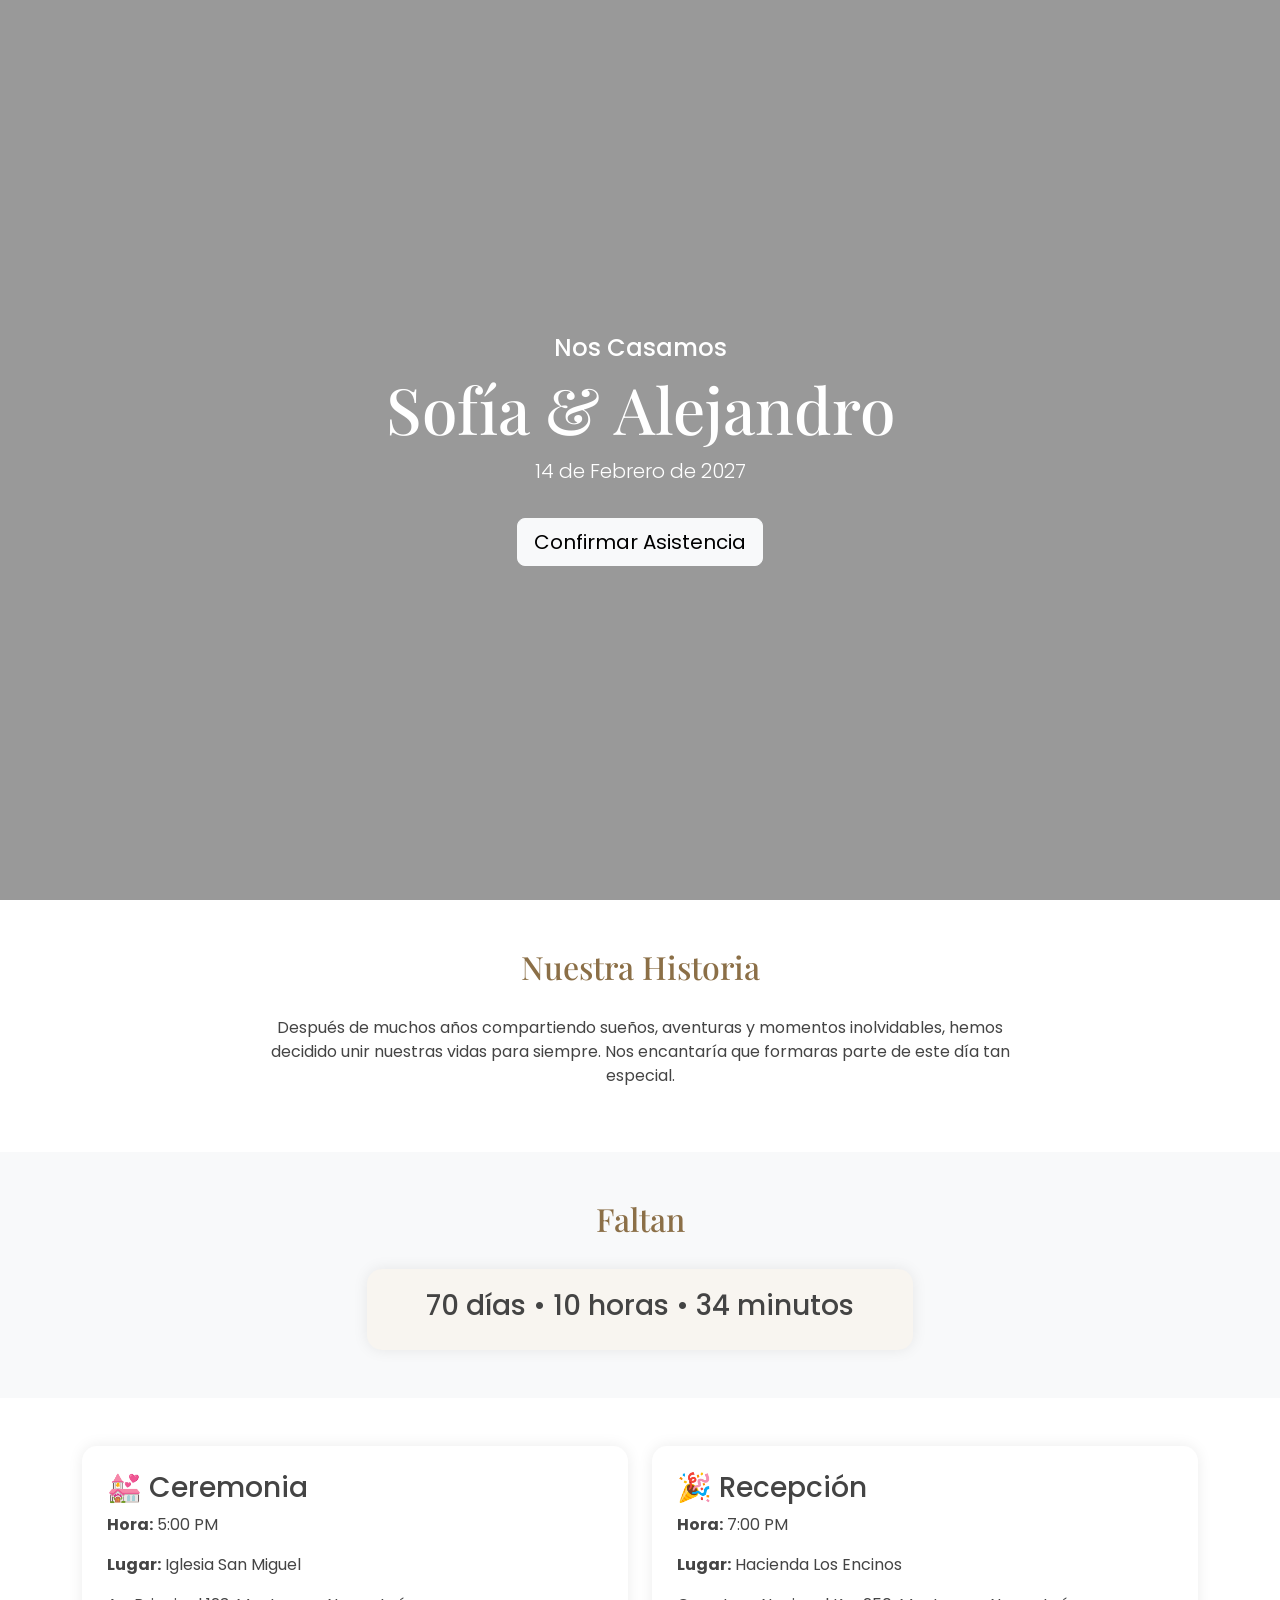
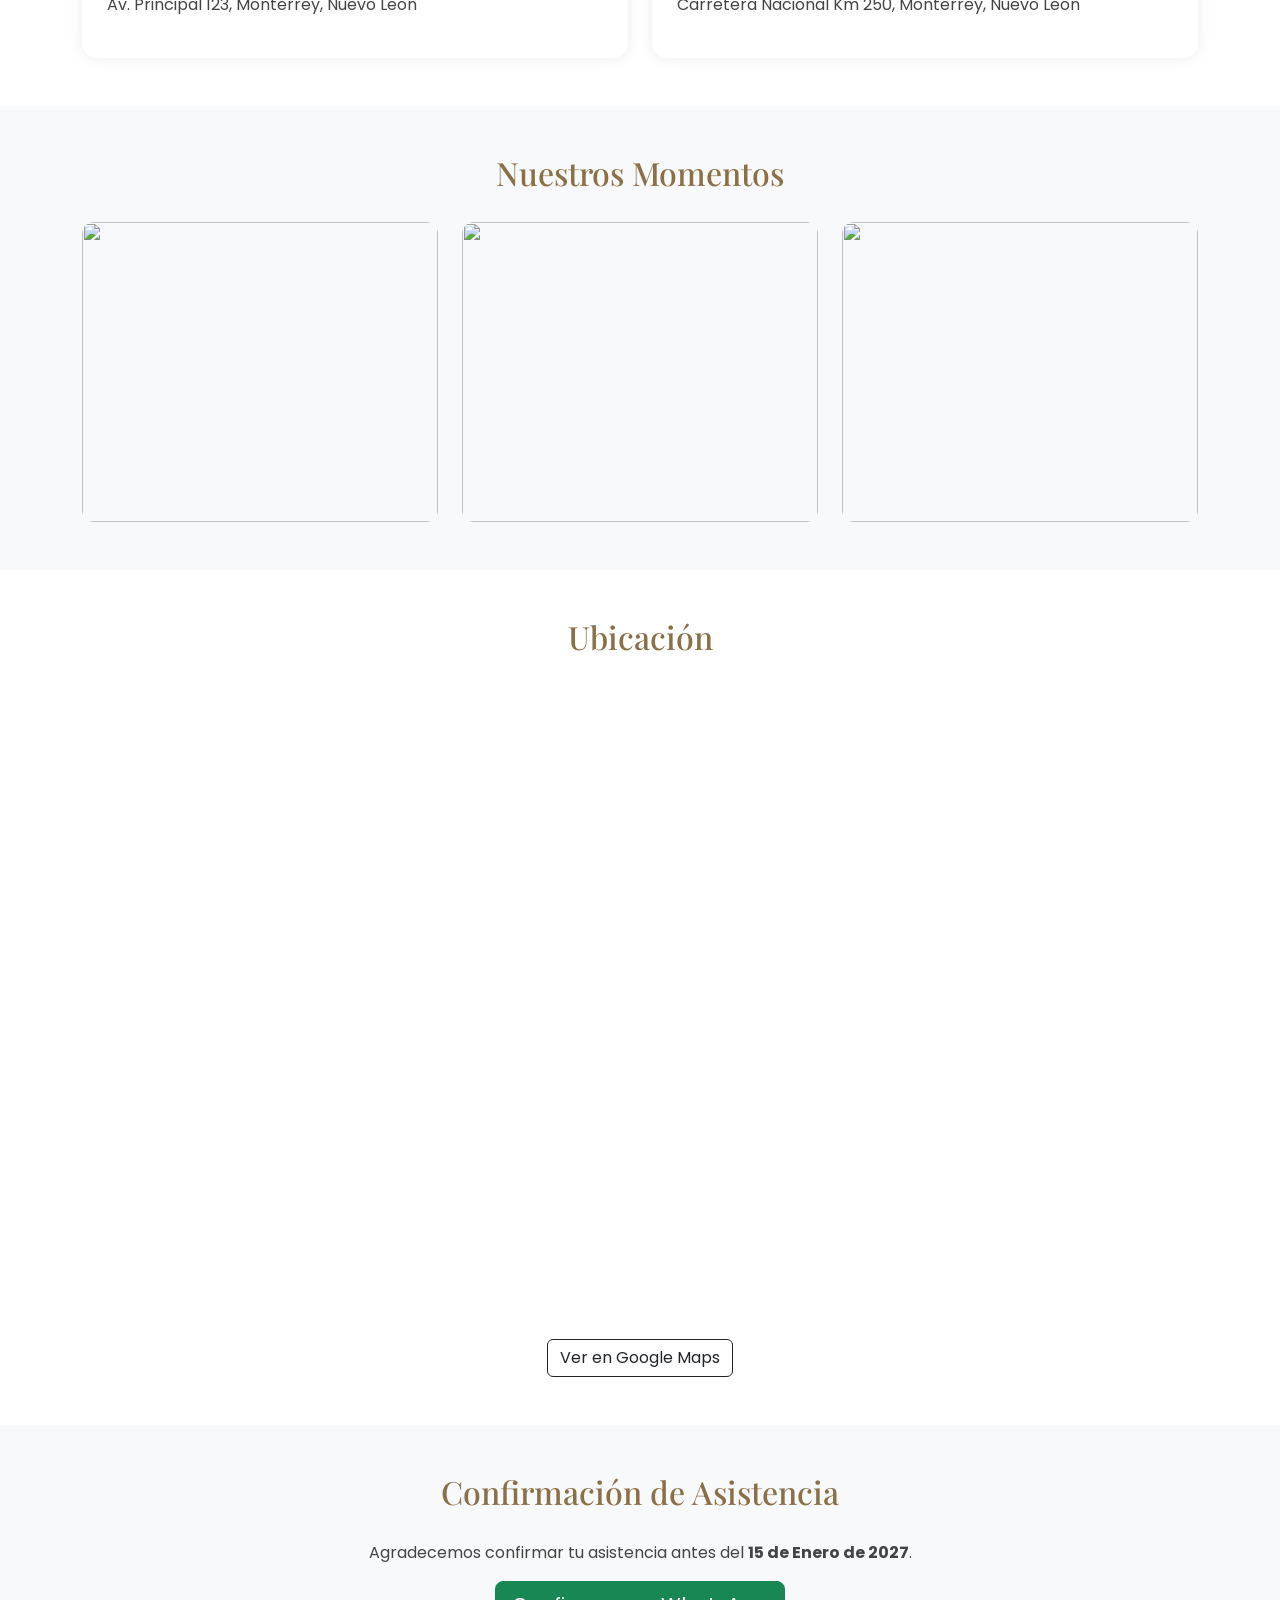
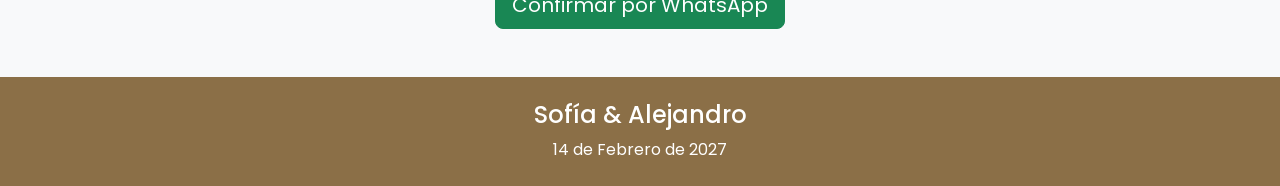
==== boda_anahi_y_roberto/index.html @ bfd1eda1 "Anahí y Roberto" ====
<!DOCTYPE html>
<html lang="es">
<head>
<meta charset="UTF-8">
<meta name="viewport" content="width=device-width, initial-scale=1.0">
<title>Invitación de Boda - Sofía & Alejandro</title>

<link href="https://cdn.jsdelivr.net/npm/bootstrap@5.3.3/dist/css/bootstrap.min.css" rel="stylesheet">

<link href="https://fonts.googleapis.com/css2?family=Playfair+Display:wght@400;700&family=Poppins:wght@300;400;500&display=swap" rel="stylesheet">

<style>
body{
    font-family: 'Poppins', sans-serif;
    color:#444;
}

.hero{
    min-height:100vh;
    background:
    linear-gradient(rgba(0,0,0,.4), rgba(0,0,0,.4)),
    url('https://images.unsplash.com/photo-1520854221256-17451cc331bf?auto=format&fit=crop&w=1600&q=80');
    background-size:cover;
    background-position:center;
    color:white;
    display:flex;
    align-items:center;
    justify-content:center;
    text-align:center;
}

.hero h1{
    font-family:'Playfair Display', serif;
    font-size:4rem;
}

.section-title{
    font-family:'Playfair Display', serif;
    color:#8b6f47;
    margin-bottom:30px;
}

.countdown-box{
    background:#f8f5f0;
    border-radius:15px;
    padding:20px;
    box-shadow:0 0 15px rgba(0,0,0,.08);
}

.gallery img{
    height:300px;
    object-fit:cover;
    border-radius:12px;
    width:100%;
}

.info-card{
    background:white;
    border-radius:15px;
    padding:25px;
    box-shadow:0 0 15px rgba(0,0,0,.08);
    height:100%;
}

footer{
    background:#8b6f47;
    color:white;
}
</style>
</head>
<body>

<!-- HERO -->
<section class="hero">
    <div class="container">
        <h4>Nos Casamos</h4>
        <h1>Sofía & Alejandro</h1>
        <p class="lead">14 de Febrero de 2027</p>

        <a href="#confirmar" class="btn btn-light btn-lg mt-3">
            Confirmar Asistencia
        </a>
    </div>
</section>

<!-- MENSAJE -->
<section class="py-5">
    <div class="container text-center">
        <h2 class="section-title">Nuestra Historia</h2>
        <p class="col-lg-8 mx-auto">
            Después de muchos años compartiendo sueños, aventuras y momentos inolvidables,
            hemos decidido unir nuestras vidas para siempre. Nos encantaría que formaras
            parte de este día tan especial.
        </p>
    </div>
</section>

<!-- CUENTA REGRESIVA -->
<section class="py-5 bg-light">
    <div class="container text-center">
        <h2 class="section-title">Faltan</h2>

        <div class="row justify-content-center">
            <div class="col-md-6">
                <div class="countdown-box">
                    <h3 id="countdown"></h3>
                </div>
            </div>
        </div>
    </div>
</section>

<!-- EVENTO -->
<section class="py-5">
    <div class="container">
        <div class="row g-4">

            <div class="col-md-6">
                <div class="info-card">
                    <h3>💒 Ceremonia</h3>
                    <p><strong>Hora:</strong> 5:00 PM</p>
                    <p><strong>Lugar:</strong> Iglesia San Miguel</p>
                    <p>Av. Principal 123, Monterrey, Nuevo León</p>
                </div>
            </div>

            <div class="col-md-6">
                <div class="info-card">
                    <h3>🎉 Recepción</h3>
                    <p><strong>Hora:</strong> 7:00 PM</p>
                    <p><strong>Lugar:</strong> Hacienda Los Encinos</p>
                    <p>Carretera Nacional Km 250, Monterrey, Nuevo León</p>
                </div>
            </div>

        </div>
    </div>
</section>

<!-- GALERÍA -->
<section class="py-5 bg-light">
    <div class="container">
        <h2 class="section-title text-center">Nuestros Momentos</h2>

        <div class="row gallery g-4">

            <div class="col-md-4">
                <img src="https://images.unsplash.com/photo-1511285560929-80b456fea0bc?auto=format&fit=crop&w=800&q=80">
            </div>

            <div class="col-md-4">
                <img src="https://images.unsplash.com/photo-1529636798458-92182e662485?auto=format&fit=crop&w=800&q=80">
            </div>

            <div class="col-md-4">
                <img src="https://images.unsplash.com/photo-1519741497674-611481863552?auto=format&fit=crop&w=800&q=80">
            </div>

        </div>
    </div>
</section>

<!-- MAPA -->
<section class="py-5">
    <div class="container">
        <h2 class="section-title text-center">Ubicación</h2>

        <div class="ratio ratio-16x9">
            <iframe
                src="https://maps.google.com/maps?q=Monterrey%20Nuevo%20Leon&t=&z=13&ie=UTF8&iwloc=&output=embed"
                allowfullscreen>
            </iframe>
        </div>

        <div class="text-center mt-4">
            <a
                href="https://maps.google.com/?q=Monterrey+Nuevo+Leon"
                target="_blank"
                class="btn btn-outline-dark">
                Ver en Google Maps
            </a>
        </div>
    </div>
</section>

<!-- CONFIRMAR -->
<section id="confirmar" class="py-5 bg-light">
    <div class="container text-center">

        <h2 class="section-title">Confirmación de Asistencia</h2>

        <p>
            Agradecemos confirmar tu asistencia antes del
            <strong>15 de Enero de 2027</strong>.
        </p>

        <a
            href="https://wa.me/528112345678?text=Hola%20Sofia%20y%20Alejandro,%20confirmo%20mi%20asistencia%20a%20su%20boda."
            target="_blank"
            class="btn btn-success btn-lg">
            Confirmar por WhatsApp
        </a>

    </div>
</section>

<footer class="py-4 text-center">
    <div class="container">
        <h4>Sofía & Alejandro</h4>
        <p class="mb-0">14 de Febrero de 2027</p>
    </div>
</footer>

<script>
const weddingDate = new Date("Feb 14, 2027 17:00:00").getTime();

const countdown = setInterval(() => {

    const now = new Date().getTime();
    const distance = weddingDate - now;

    const days = Math.floor(distance / (1000 * 60 * 60 * 24));
    const hours = Math.floor(
        (distance % (1000 * 60 * 60 * 24))
        / (1000 * 60 * 60)
    );
    const minutes = Math.floor(
        (distance % (1000 * 60 * 60))
        / (1000 * 60)
    );

    document.getElementById("countdown").innerHTML =
        `${days} días • ${hours} horas • ${minutes} minutos`;

    if(distance < 0){
        clearInterval(countdown);
        document.getElementById("countdown").innerHTML =
            "¡Hoy es el gran día!";
    }

}, 1000);
</script>

</body>
</html>
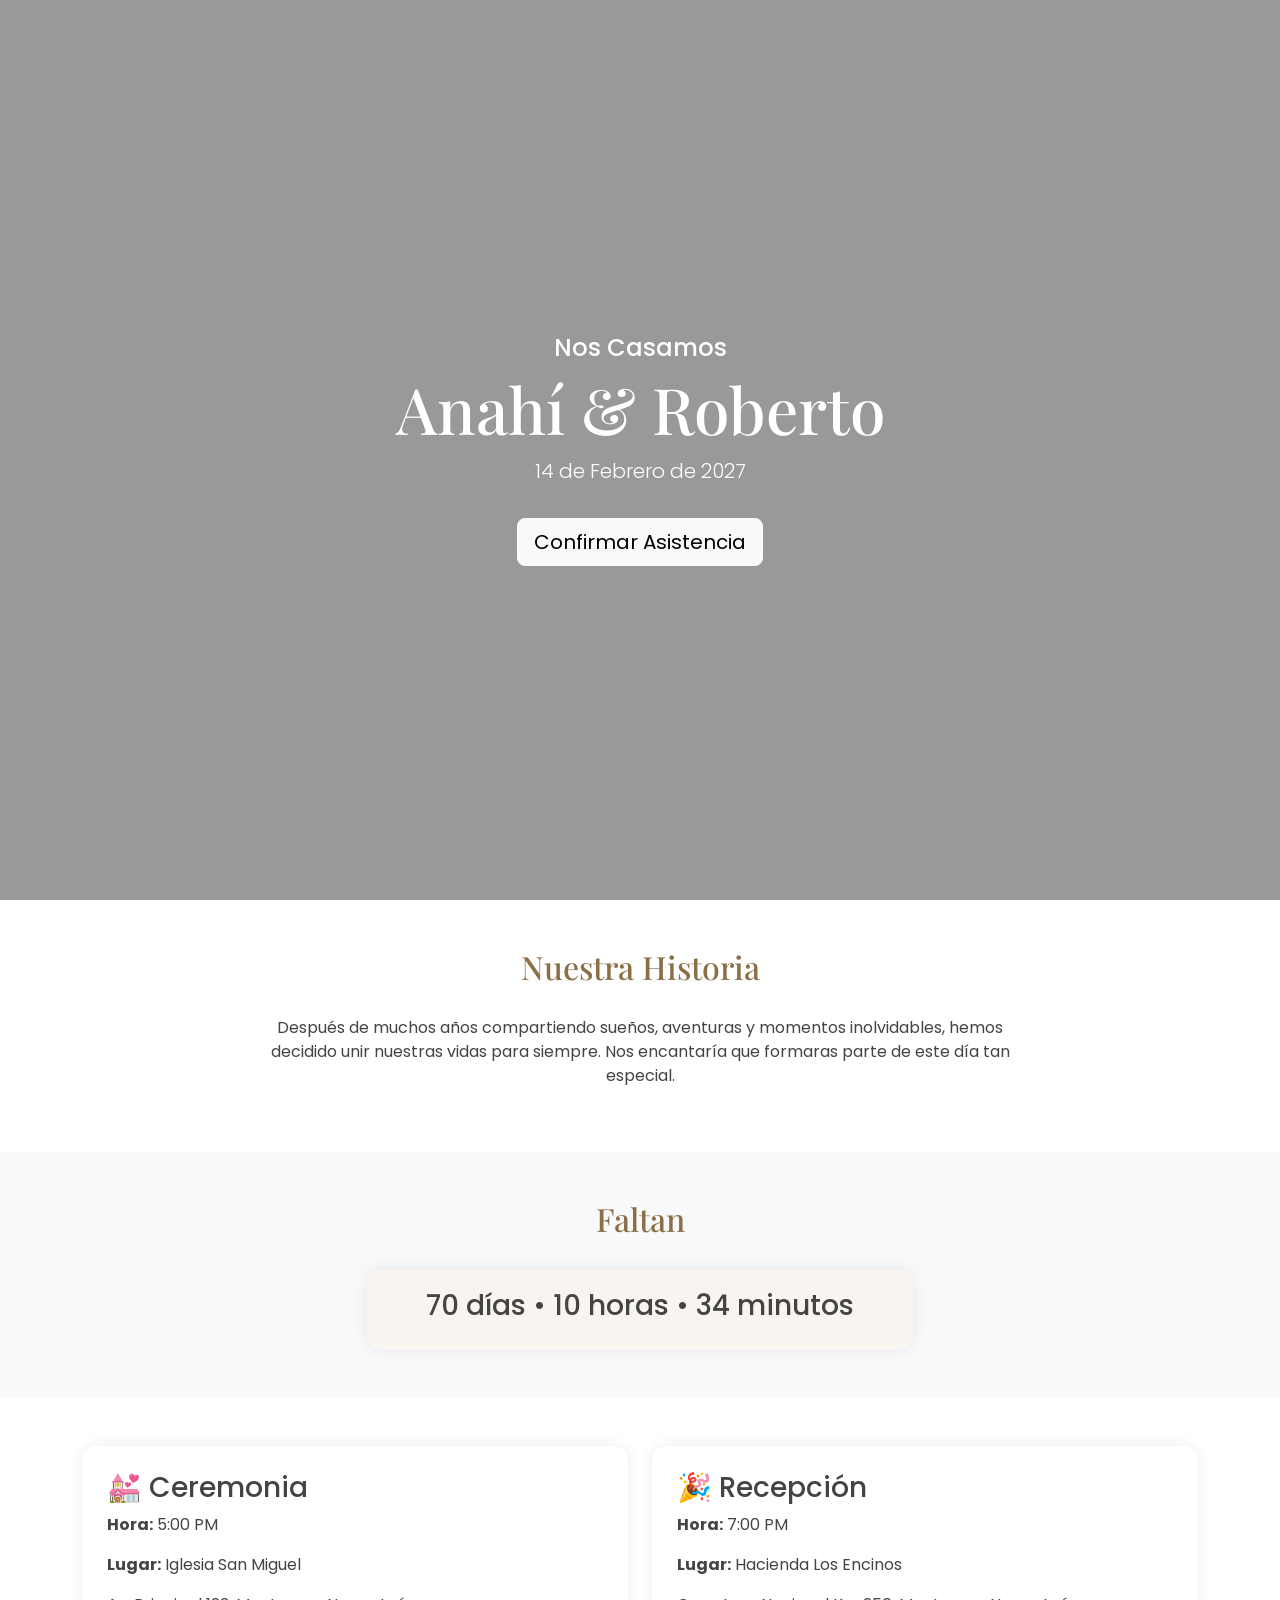
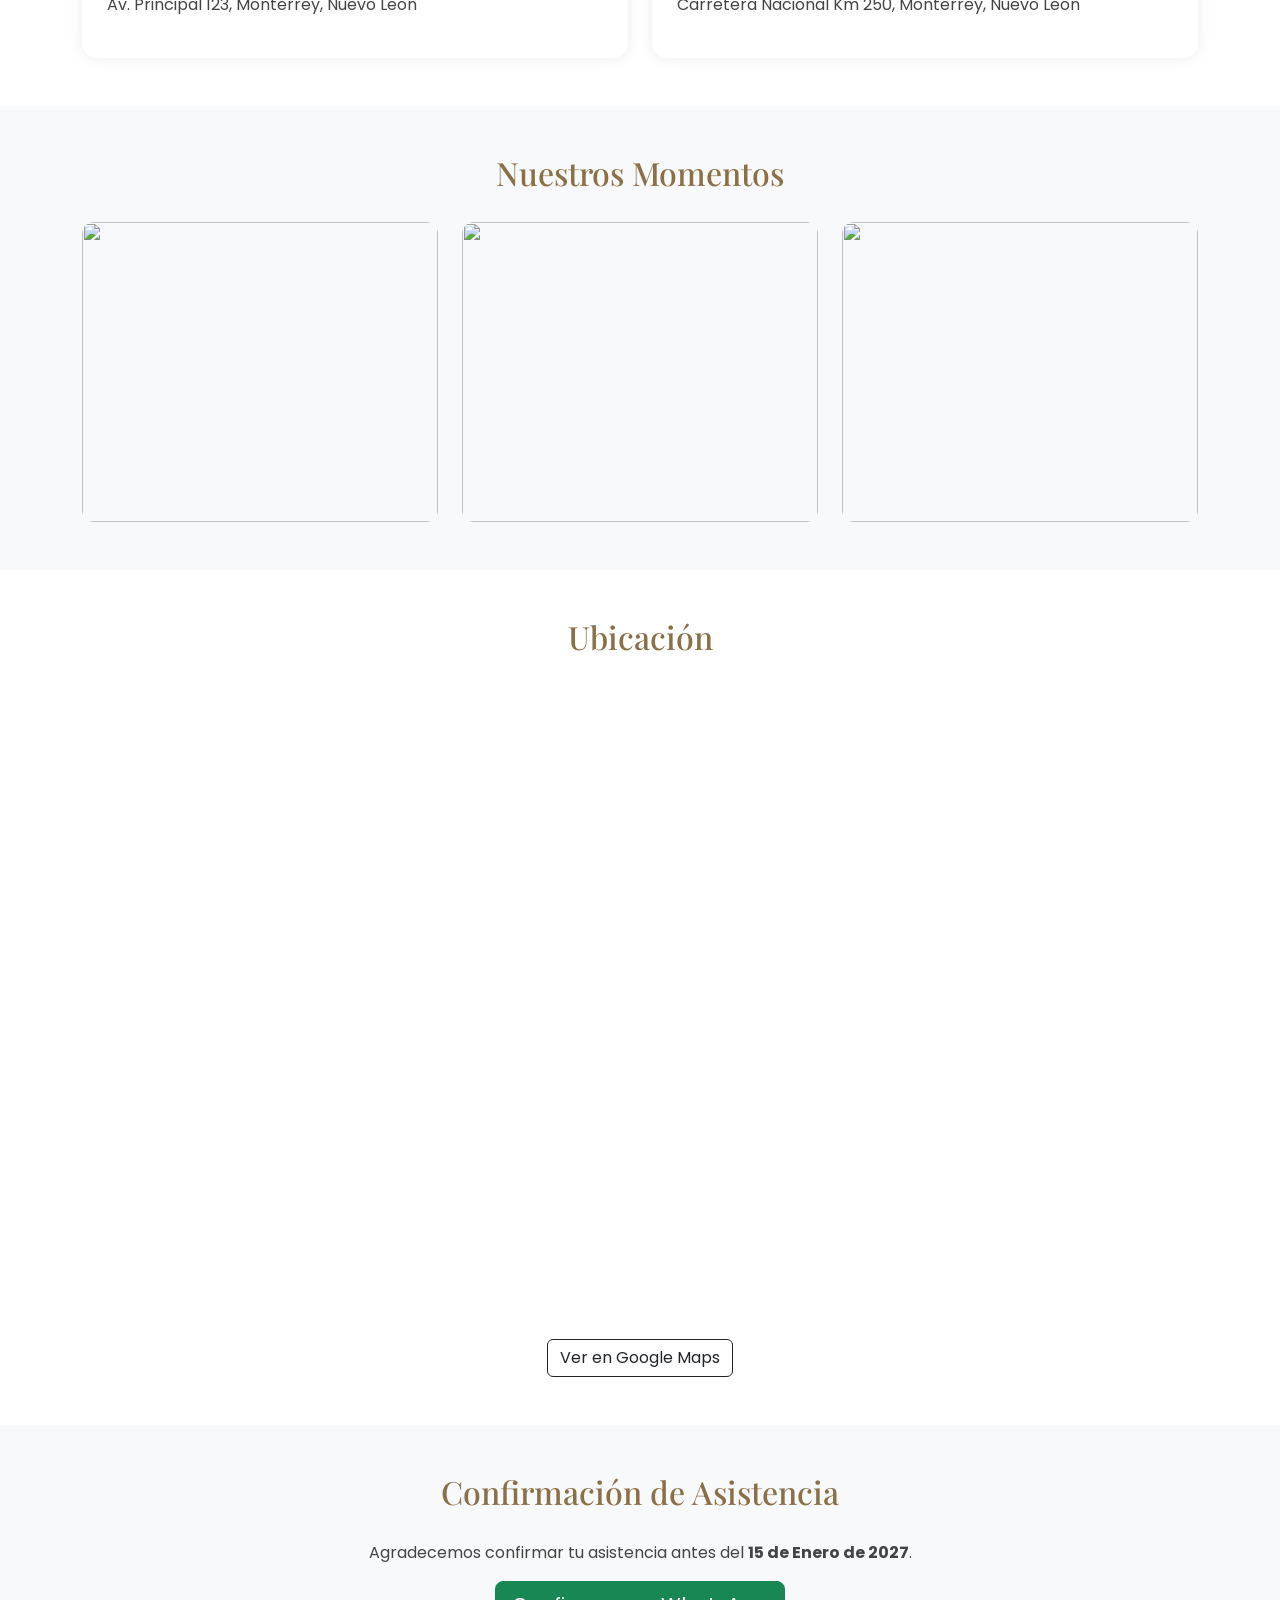
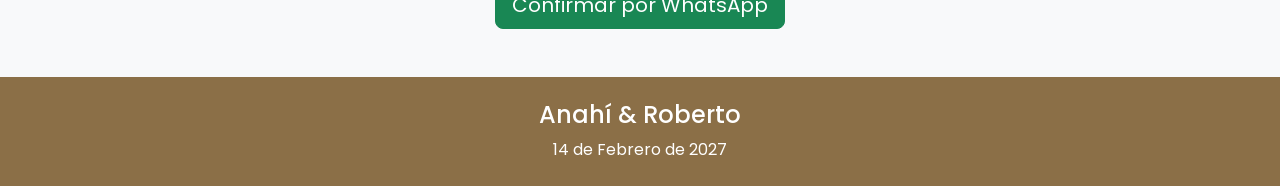
==== commit 11c33698: "Update index.html" ====
--- a/boda_anahi_y_roberto/index.html
+++ b/boda_anahi_y_roberto/index.html
@@ -3,7 +3,7 @@
 <head>
 <meta charset="UTF-8">
 <meta name="viewport" content="width=device-width, initial-scale=1.0">
-<title>Invitación de Boda - Sofía & Alejandro</title>
+<title>Invitación de Boda - Anahí & Roberto</title>
 
 <link href="https://cdn.jsdelivr.net/npm/bootstrap@5.3.3/dist/css/bootstrap.min.css" rel="stylesheet">
 
@@ -74,7 +74,7 @@
 <section class="hero">
     <div class="container">
         <h4>Nos Casamos</h4>
-        <h1>Sofía & Alejandro</h1>
+        <h1>Anahí & Roberto</h1>
         <p class="lead">14 de Febrero de 2027</p>
 
         <a href="#confirmar" class="btn btn-light btn-lg mt-3">
@@ -167,7 +167,7 @@
 
         <div class="ratio ratio-16x9">
             <iframe
-                src="https://maps.google.com/maps?q=Monterrey%20Nuevo%20Leon&t=&z=13&ie=UTF8&iwloc=&output=embed"
+                src="https://maps.app.goo.gl/krb8SJXNMhzCAcf46"
                 allowfullscreen>
             </iframe>
         </div>
@@ -206,7 +206,7 @@
 
 <footer class="py-4 text-center">
     <div class="container">
-        <h4>Sofía & Alejandro</h4>
+        <h4>Anahí & Roberto</h4>
         <p class="mb-0">14 de Febrero de 2027</p>
     </div>
 </footer>
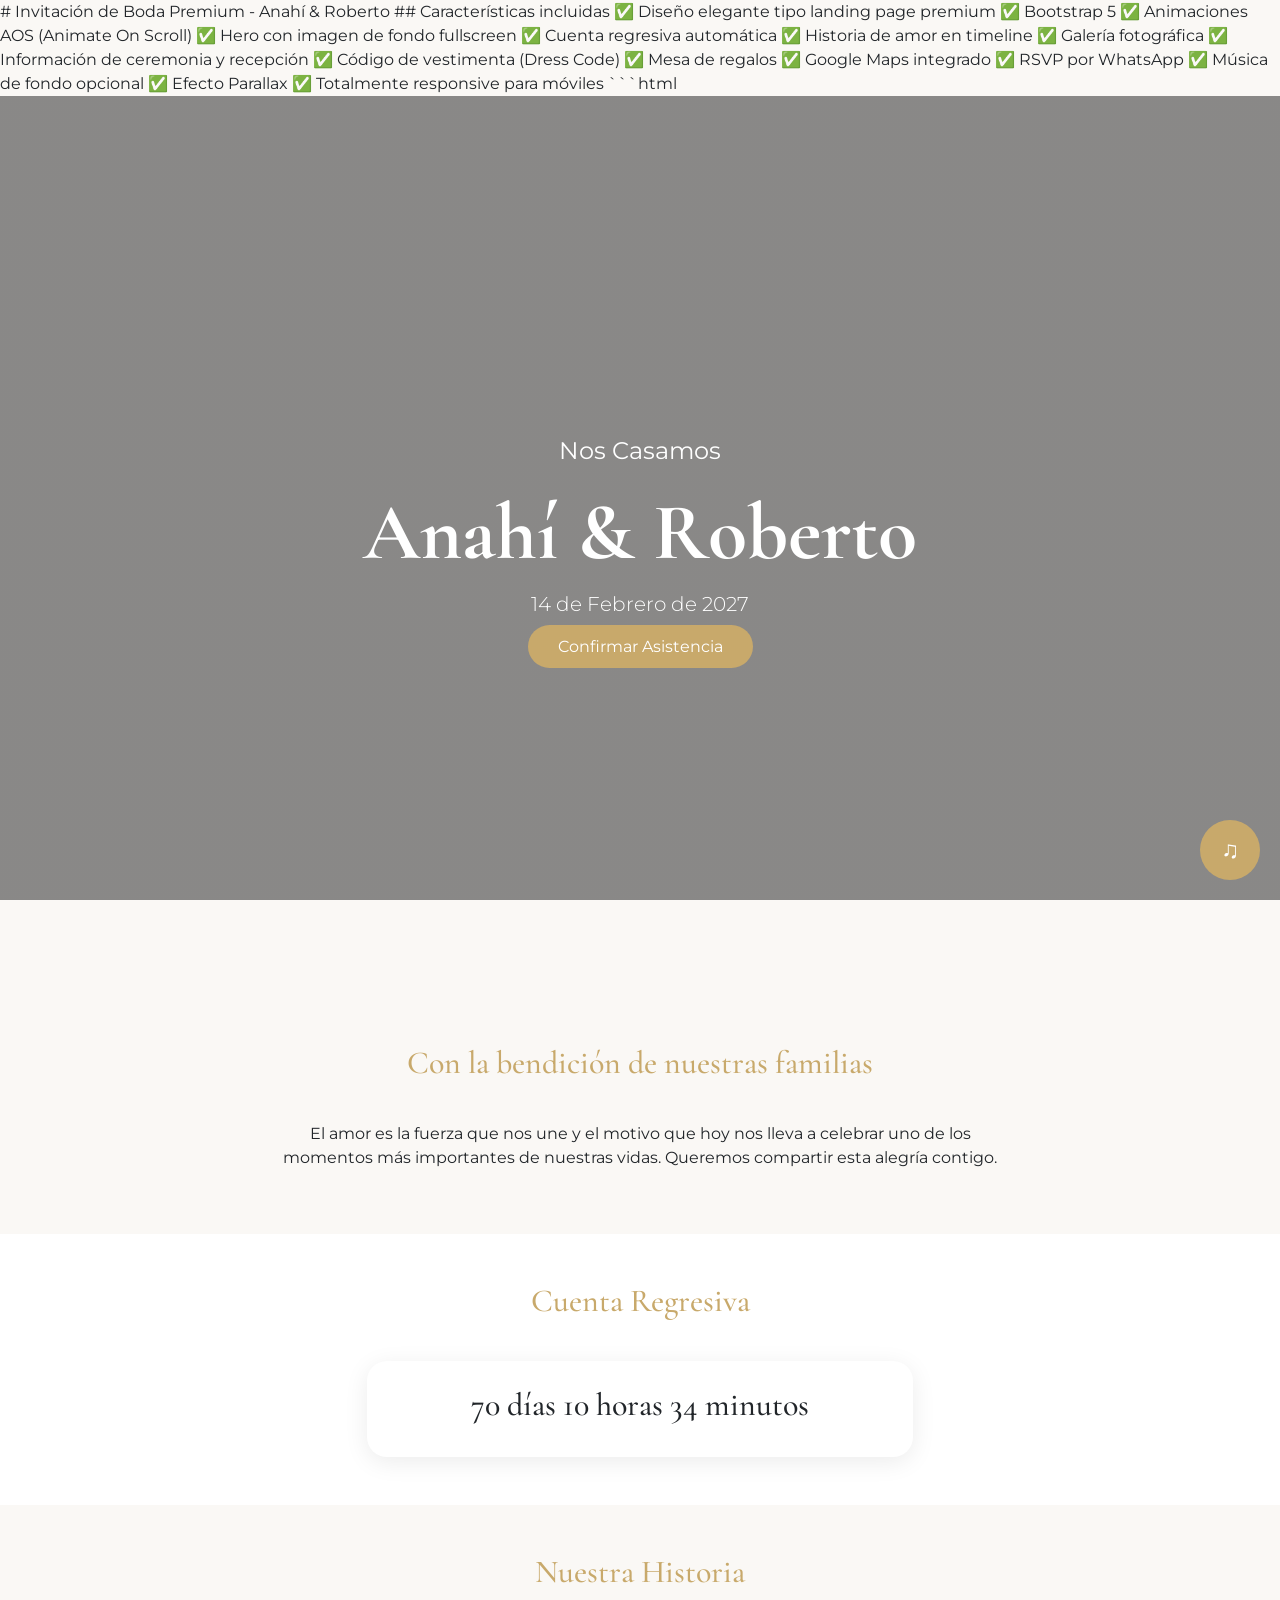
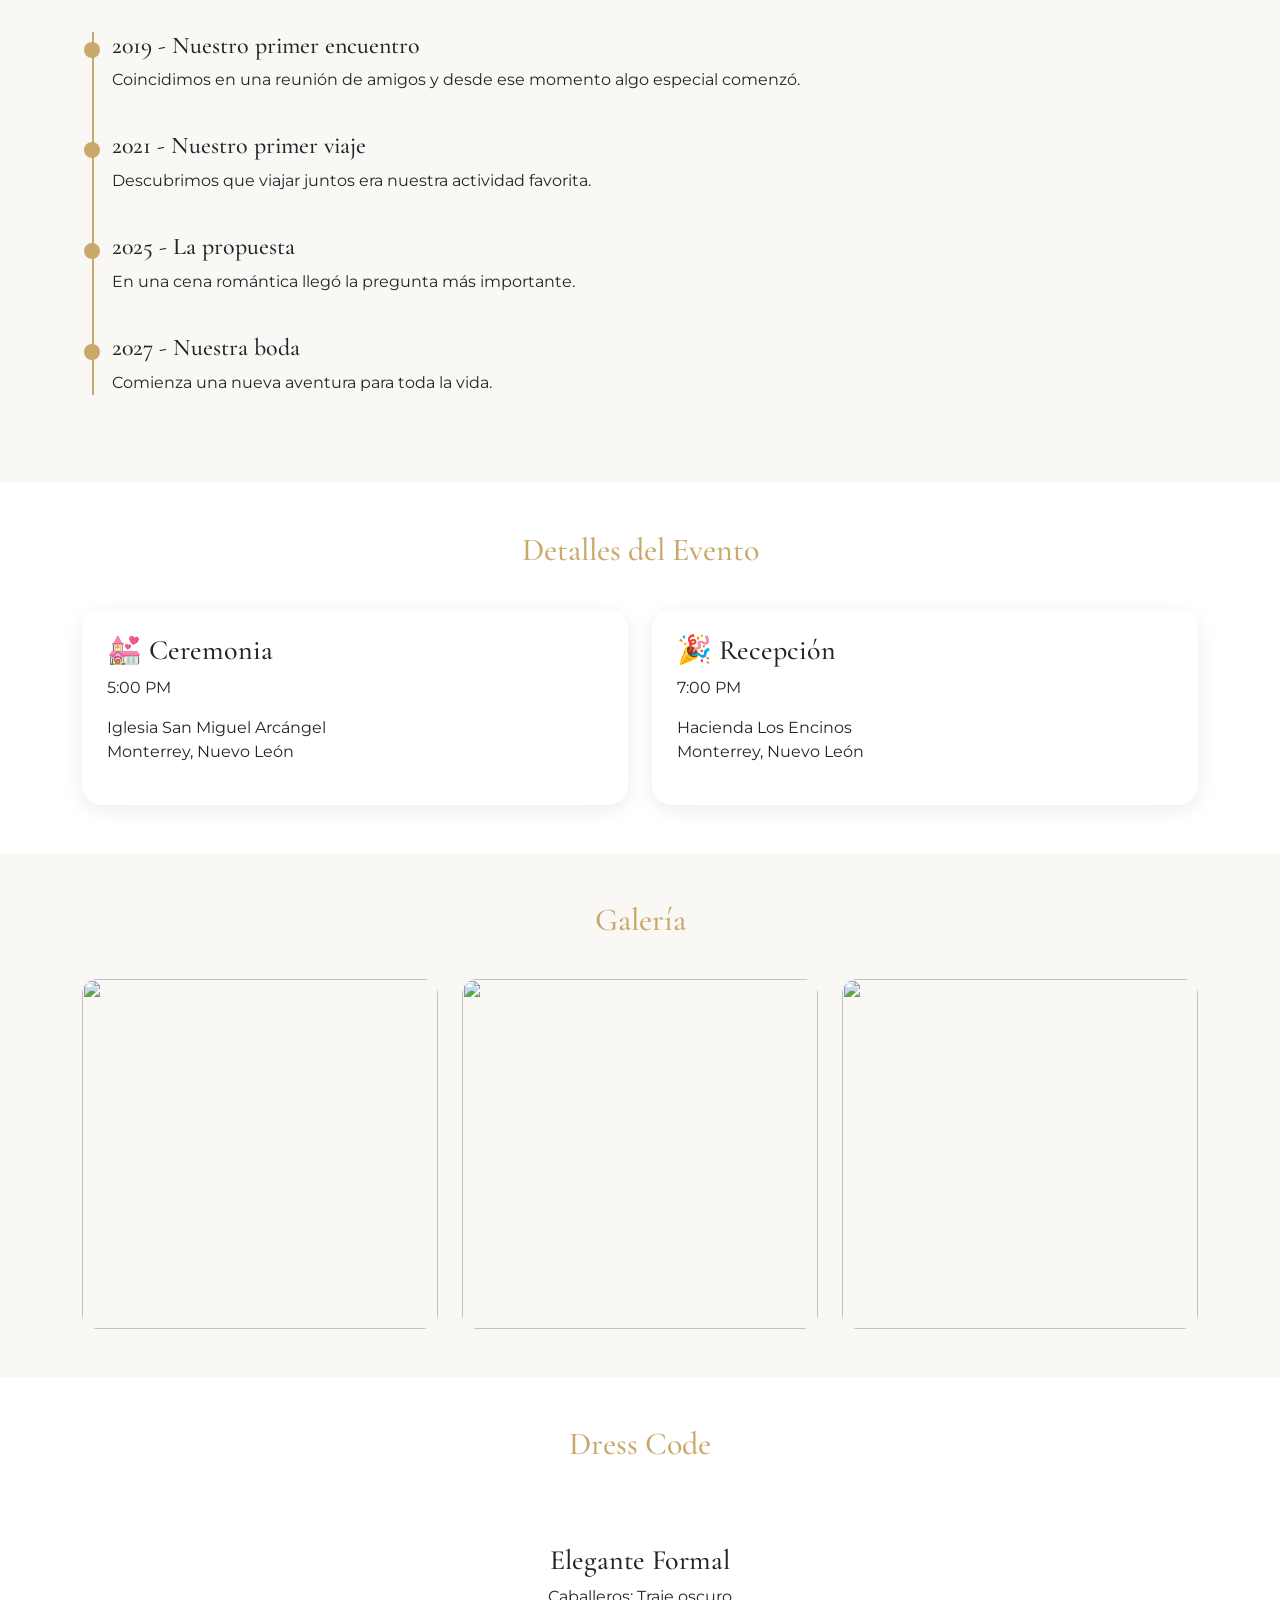
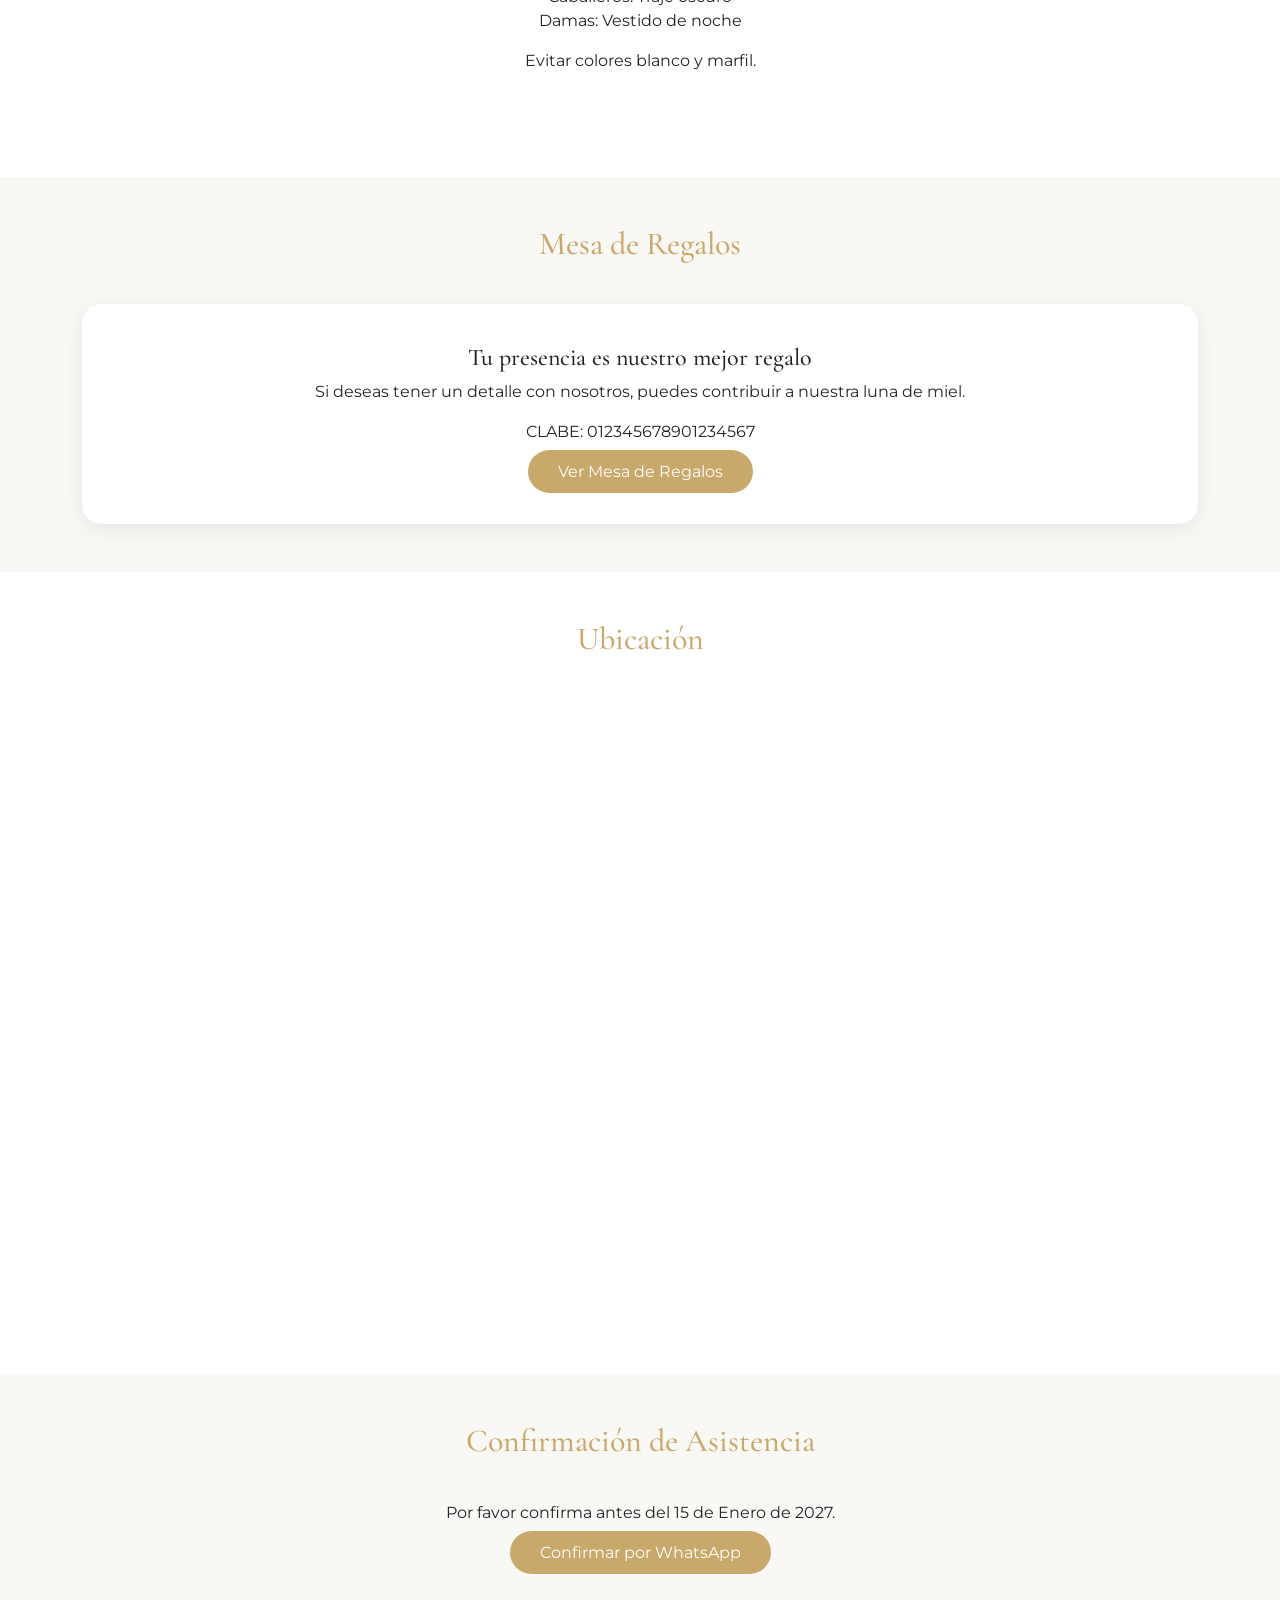
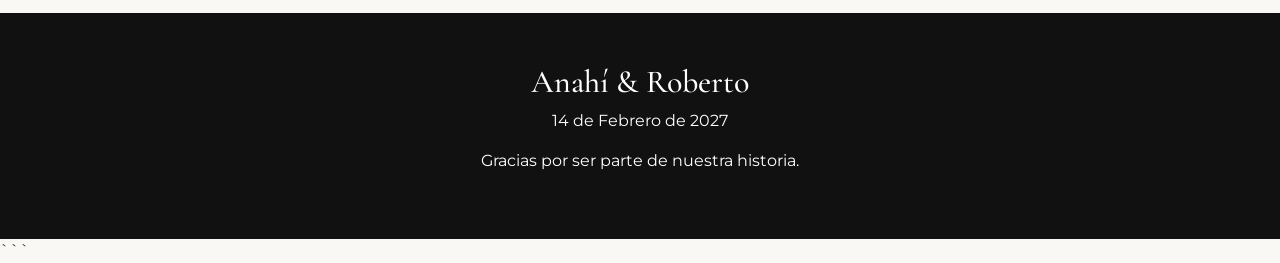
==== commit 4c4acdbe: "premium_segun" ====
--- a/boda_anahi_y_roberto/index.html
+++ b/boda_anahi_y_roberto/index.html
@@ -1,245 +1,534 @@
+# Invitación de Boda Premium - Anahí & Roberto
+
+## Características incluidas
+
+✅ Diseño elegante tipo landing page premium
+✅ Bootstrap 5
+✅ Animaciones AOS (Animate On Scroll)
+✅ Hero con imagen de fondo fullscreen
+✅ Cuenta regresiva automática
+✅ Historia de amor en timeline
+✅ Galería fotográfica
+✅ Información de ceremonia y recepción
+✅ Código de vestimenta (Dress Code)
+✅ Mesa de regalos
+✅ Google Maps integrado
+✅ RSVP por WhatsApp
+✅ Música de fondo opcional
+✅ Efecto Parallax
+✅ Totalmente responsive para móviles
+
+```html
 <!DOCTYPE html>
 <html lang="es">
 <head>
 <meta charset="UTF-8">
-<meta name="viewport" content="width=device-width, initial-scale=1.0">
-<title>Invitación de Boda - Anahí & Roberto</title>
+<meta name="viewport" content="width=device-width, initial-scale=1">
+
+<title>Boda Anahí & Roberto</title>
 
 <link href="https://cdn.jsdelivr.net/npm/bootstrap@5.3.3/dist/css/bootstrap.min.css" rel="stylesheet">
 
-<link href="https://fonts.googleapis.com/css2?family=Playfair+Display:wght@400;700&family=Poppins:wght@300;400;500&display=swap" rel="stylesheet">
+<link href="https://unpkg.com/aos@2.3.4/dist/aos.css" rel="stylesheet">
+
+<link href="https://fonts.googleapis.com/css2?family=Cormorant+Garamond:wght@400;600;700&family=Montserrat:wght@300;400;500&display=swap" rel="stylesheet">
 
 <style>
+
+:root{
+--gold:#c8a96b;
+--dark:#1d1d1d;
+--light:#faf8f5;
+}
+
 body{
-    font-family: 'Poppins', sans-serif;
-    color:#444;
+font-family:'Montserrat',sans-serif;
+background:var(--light);
+overflow-x:hidden;
+}
+
+h1,h2,h3,h4{
+font-family:'Cormorant Garamond',serif;
 }
 
 .hero{
-    min-height:100vh;
-    background:
-    linear-gradient(rgba(0,0,0,.4), rgba(0,0,0,.4)),
-    url('https://images.unsplash.com/photo-1520854221256-17451cc331bf?auto=format&fit=crop&w=1600&q=80');
-    background-size:cover;
-    background-position:center;
-    color:white;
-    display:flex;
-    align-items:center;
-    justify-content:center;
-    text-align:center;
+height:100vh;
+background:
+linear-gradient(rgba(0,0,0,.45),rgba(0,0,0,.45)),
+url('https://images.unsplash.com/photo-1511285560929-80b456fea0bc?auto=format&fit=crop&w=1800&q=80');
+background-size:cover;
+background-position:center;
+background-attachment:fixed;
+display:flex;
+align-items:center;
+justify-content:center;
+text-align:center;
+color:white;
 }
 
 .hero h1{
-    font-family:'Playfair Display', serif;
-    font-size:4rem;
+font-size:5rem;
+font-weight:700;
 }
 
 .section-title{
-    font-family:'Playfair Display', serif;
-    color:#8b6f47;
-    margin-bottom:30px;
-}
-
-.countdown-box{
-    background:#f8f5f0;
-    border-radius:15px;
-    padding:20px;
-    box-shadow:0 0 15px rgba(0,0,0,.08);
+color:var(--gold);
+margin-bottom:40px;
+text-align:center;
+}
+
+.gold-btn{
+background:var(--gold);
+border:none;
+color:white;
+padding:12px 30px;
+border-radius:50px;
+transition:.3s;
+}
+
+.gold-btn:hover{
+transform:translateY(-3px);
+}
+
+.count-box{
+background:white;
+padding:25px;
+border-radius:20px;
+box-shadow:0 5px 25px rgba(0,0,0,.08);
+}
+
+.timeline{
+position:relative;
+padding-left:30px;
+}
+
+.timeline::before{
+content:'';
+position:absolute;
+left:10px;
+top:0;
+bottom:0;
+width:2px;
+background:var(--gold);
+}
+
+.timeline-item{
+position:relative;
+margin-bottom:40px;
+}
+
+.timeline-item::before{
+content:'';
+position:absolute;
+left:-28px;
+top:10px;
+width:16px;
+height:16px;
+border-radius:50%;
+background:var(--gold);
 }
 
 .gallery img{
-    height:300px;
-    object-fit:cover;
-    border-radius:12px;
-    width:100%;
-}
-
-.info-card{
-    background:white;
-    border-radius:15px;
-    padding:25px;
-    box-shadow:0 0 15px rgba(0,0,0,.08);
-    height:100%;
+height:350px;
+object-fit:cover;
+width:100%;
+border-radius:15px;
+transition:.4s;
+}
+
+.gallery img:hover{
+transform:scale(1.03);
+}
+
+.card-premium{
+border:none;
+border-radius:20px;
+padding:25px;
+box-shadow:0 5px 20px rgba(0,0,0,.08);
+height:100%;
+}
+
+.dress-card{
+background:white;
+padding:40px;
+border-radius:20px;
+text-align:center;
+}
+
+.gift-box{
+background:white;
+padding:40px;
+border-radius:20px;
+box-shadow:0 5px 20px rgba(0,0,0,.08);
 }
 
 footer{
-    background:#8b6f47;
-    color:white;
-}
+background:#111;
+color:white;
+padding:50px 0;
+}
+
+.music-btn{
+position:fixed;
+bottom:20px;
+right:20px;
+z-index:999;
+border:none;
+width:60px;
+height:60px;
+border-radius:50%;
+background:var(--gold);
+color:white;
+font-size:24px;
+}
+
 </style>
 </head>
 <body>
 
+<!-- AUDIO -->
+
+<audio id="music" loop>
+<source src="https://www.soundhelix.com/examples/mp3/SoundHelix-Song-1.mp3" type="audio/mpeg">
+</audio>
+
+<button class="music-btn" onclick="toggleMusic()">
+♫
+</button>
+
 <!-- HERO -->
+
 <section class="hero">
-    <div class="container">
-        <h4>Nos Casamos</h4>
-        <h1>Anahí & Roberto</h1>
-        <p class="lead">14 de Febrero de 2027</p>
-
-        <a href="#confirmar" class="btn btn-light btn-lg mt-3">
-            Confirmar Asistencia
-        </a>
-    </div>
-</section>
-
-<!-- MENSAJE -->
+<div class="container">
+
+<p class="fs-4">Nos Casamos</p>
+
+<h1>Anahí & Roberto</h1>
+
+<p class="lead">
+14 de Febrero de 2027
+</p>
+
+<a href="#rsvp" class="gold-btn text-decoration-none">
+Confirmar Asistencia
+</a>
+
+</div>
+</section>
+
+<!-- FRASE -->
+
 <section class="py-5">
-    <div class="container text-center">
-        <h2 class="section-title">Nuestra Historia</h2>
-        <p class="col-lg-8 mx-auto">
-            Después de muchos años compartiendo sueños, aventuras y momentos inolvidables,
-            hemos decidido unir nuestras vidas para siempre. Nos encantaría que formaras
-            parte de este día tan especial.
-        </p>
-    </div>
-</section>
-
-<!-- CUENTA REGRESIVA -->
-<section class="py-5 bg-light">
-    <div class="container text-center">
-        <h2 class="section-title">Faltan</h2>
-
-        <div class="row justify-content-center">
-            <div class="col-md-6">
-                <div class="countdown-box">
-                    <h3 id="countdown"></h3>
-                </div>
-            </div>
-        </div>
-    </div>
+<div class="container text-center" data-aos="fade-up">
+
+<h2 class="section-title">
+Con la bendición de nuestras familias
+</h2>
+
+<p class="col-lg-8 mx-auto">
+El amor es la fuerza que nos une y el motivo que hoy nos lleva a celebrar
+uno de los momentos más importantes de nuestras vidas.
+Queremos compartir esta alegría contigo.
+</p>
+
+</div>
+</section>
+
+<!-- COUNTDOWN -->
+
+<section class="py-5 bg-white">
+<div class="container">
+
+<h2 class="section-title">Cuenta Regresiva</h2>
+
+<div class="row justify-content-center">
+
+<div class="col-lg-6">
+
+<div class="count-box text-center">
+
+<h2 id="countdown"></h2>
+
+</div>
+
+</div>
+
+</div>
+
+</div>
+</section>
+
+<!-- HISTORIA -->
+
+<section class="py-5">
+<div class="container">
+
+<h2 class="section-title">Nuestra Historia</h2>
+
+<div class="timeline">
+
+<div class="timeline-item" data-aos="fade-right">
+<h4>2019 - Nuestro primer encuentro</h4>
+<p>Coincidimos en una reunión de amigos y desde ese momento algo especial comenzó.</p>
+</div>
+
+<div class="timeline-item" data-aos="fade-right">
+<h4>2021 - Nuestro primer viaje</h4>
+<p>Descubrimos que viajar juntos era nuestra actividad favorita.</p>
+</div>
+
+<div class="timeline-item" data-aos="fade-right">
+<h4>2025 - La propuesta</h4>
+<p>En una cena romántica llegó la pregunta más importante.</p>
+</div>
+
+<div class="timeline-item" data-aos="fade-right">
+<h4>2027 - Nuestra boda</h4>
+<p>Comienza una nueva aventura para toda la vida.</p>
+</div>
+
+</div>
+
+</div>
 </section>
 
 <!-- EVENTO -->
+
+<section class="py-5 bg-white">
+
+<div class="container">
+
+<h2 class="section-title">Detalles del Evento</h2>
+
+<div class="row g-4">
+
+<div class="col-md-6">
+<div class="card-premium">
+
+<h3>💒 Ceremonia</h3>
+
+<p>5:00 PM</p>
+
+<p>
+Iglesia San Miguel Arcángel<br>
+Monterrey, Nuevo León
+</p>
+
+</div>
+</div>
+
+<div class="col-md-6">
+<div class="card-premium">
+
+<h3>🎉 Recepción</h3>
+
+<p>7:00 PM</p>
+
+<p>
+Hacienda Los Encinos<br>
+Monterrey, Nuevo León
+</p>
+
+</div>
+</div>
+
+</div>
+
+</div>
+
+</section>
+
+<!-- GALERIA -->
+
 <section class="py-5">
-    <div class="container">
-        <div class="row g-4">
-
-            <div class="col-md-6">
-                <div class="info-card">
-                    <h3>💒 Ceremonia</h3>
-                    <p><strong>Hora:</strong> 5:00 PM</p>
-                    <p><strong>Lugar:</strong> Iglesia San Miguel</p>
-                    <p>Av. Principal 123, Monterrey, Nuevo León</p>
-                </div>
-            </div>
-
-            <div class="col-md-6">
-                <div class="info-card">
-                    <h3>🎉 Recepción</h3>
-                    <p><strong>Hora:</strong> 7:00 PM</p>
-                    <p><strong>Lugar:</strong> Hacienda Los Encinos</p>
-                    <p>Carretera Nacional Km 250, Monterrey, Nuevo León</p>
-                </div>
-            </div>
-
-        </div>
-    </div>
-</section>
-
-<!-- GALERÍA -->
-<section class="py-5 bg-light">
-    <div class="container">
-        <h2 class="section-title text-center">Nuestros Momentos</h2>
-
-        <div class="row gallery g-4">
-
-            <div class="col-md-4">
-                <img src="https://images.unsplash.com/photo-1511285560929-80b456fea0bc?auto=format&fit=crop&w=800&q=80">
-            </div>
-
-            <div class="col-md-4">
-                <img src="https://images.unsplash.com/photo-1529636798458-92182e662485?auto=format&fit=crop&w=800&q=80">
-            </div>
-
-            <div class="col-md-4">
-                <img src="https://images.unsplash.com/photo-1519741497674-611481863552?auto=format&fit=crop&w=800&q=80">
-            </div>
-
-        </div>
-    </div>
+
+<div class="container">
+
+<h2 class="section-title">Galería</h2>
+
+<div class="row g-4 gallery">
+
+<div class="col-md-4">
+<img src="https://images.unsplash.com/photo-1520854221256-17451cc331bf?auto=format&fit=crop&w=900&q=80">
+</div>
+
+<div class="col-md-4">
+<img src="https://images.unsplash.com/photo-1519741497674-611481863552?auto=format&fit=crop&w=900&q=80">
+</div>
+
+<div class="col-md-4">
+<img src="https://images.unsplash.com/photo-1529636798458-92182e662485?auto=format&fit=crop&w=900&q=80">
+</div>
+
+</div>
+
+</div>
+
+</section>
+
+<!-- DRESS CODE -->
+
+<section class="py-5 bg-white">
+
+<div class="container">
+
+<h2 class="section-title">Dress Code</h2>
+
+<div class="dress-card">
+
+<h3>Elegante Formal</h3>
+
+<p>
+Caballeros: Traje oscuro<br>
+Damas: Vestido de noche
+</p>
+
+<p>
+Evitar colores blanco y marfil.
+</p>
+
+</div>
+
+</div>
+
+</section>
+
+<!-- MESA DE REGALOS -->
+
+<section class="py-5">
+
+<div class="container">
+
+<h2 class="section-title">Mesa de Regalos</h2>
+
+<div class="gift-box text-center">
+
+<h4>Tu presencia es nuestro mejor regalo</h4>
+
+<p>
+Si deseas tener un detalle con nosotros,
+puedes contribuir a nuestra luna de miel.
+</p>
+
+<p>
+CLABE: 012345678901234567
+</p>
+
+<a href="#" class="gold-btn text-decoration-none">
+Ver Mesa de Regalos
+</a>
+
+</div>
+
+</div>
+
 </section>
 
 <!-- MAPA -->
-<section class="py-5">
-    <div class="container">
-        <h2 class="section-title text-center">Ubicación</h2>
-
-        <div class="ratio ratio-16x9">
-            <iframe
-                src="https://maps.app.goo.gl/krb8SJXNMhzCAcf46"
-                allowfullscreen>
-            </iframe>
-        </div>
-
-        <div class="text-center mt-4">
-            <a
-                href="https://maps.google.com/?q=Monterrey+Nuevo+Leon"
-                target="_blank"
-                class="btn btn-outline-dark">
-                Ver en Google Maps
-            </a>
-        </div>
-    </div>
-</section>
-
-<!-- CONFIRMAR -->
-<section id="confirmar" class="py-5 bg-light">
-    <div class="container text-center">
-
-        <h2 class="section-title">Confirmación de Asistencia</h2>
-
-        <p>
-            Agradecemos confirmar tu asistencia antes del
-            <strong>15 de Enero de 2027</strong>.
-        </p>
-
-        <a
-            href="https://wa.me/528112345678?text=Hola%20Sofia%20y%20Alejandro,%20confirmo%20mi%20asistencia%20a%20su%20boda."
-            target="_blank"
-            class="btn btn-success btn-lg">
-            Confirmar por WhatsApp
-        </a>
-
-    </div>
-</section>
-
-<footer class="py-4 text-center">
-    <div class="container">
-        <h4>Anahí & Roberto</h4>
-        <p class="mb-0">14 de Febrero de 2027</p>
-    </div>
+
+<section class="py-5 bg-white">
+
+<div class="container">
+
+<h2 class="section-title">Ubicación</h2>
+
+<div class="ratio ratio-16x9">
+
+<iframe
+src="https://maps.google.com/maps?q=Monterrey%20Nuevo%20Leon&t=&z=13&ie=UTF8&iwloc=&output=embed"
+allowfullscreen>
+</iframe>
+
+</div>
+
+</div>
+
+</section>
+
+<!-- RSVP -->
+
+<section id="rsvp" class="py-5">
+
+<div class="container text-center">
+
+<h2 class="section-title">
+Confirmación de Asistencia
+</h2>
+
+<p>
+Por favor confirma antes del 15 de Enero de 2027.
+</p>
+
+<a
+class="gold-btn text-decoration-none"
+href="https://wa.me/528112345678?text=Hola%20confirmo%20mi%20asistencia%20a%20su%20boda"
+target="_blank">
+
+Confirmar por WhatsApp
+
+</a>
+
+</div>
+
+</section>
+
+<footer>
+
+<div class="container text-center">
+
+<h2>Anahí & Roberto</h2>
+
+<p>
+14 de Febrero de 2027
+</p>
+
+<p>
+Gracias por ser parte de nuestra historia.
+</p>
+
+</div>
+
 </footer>
 
+<script src="https://unpkg.com/aos@2.3.4/dist/aos.js"></script>
+
 <script>
+
+AOS.init({
+duration:1000,
+once:true
+});
+
 const weddingDate = new Date("Feb 14, 2027 17:00:00").getTime();
 
-const countdown = setInterval(() => {
-
-    const now = new Date().getTime();
-    const distance = weddingDate - now;
-
-    const days = Math.floor(distance / (1000 * 60 * 60 * 24));
-    const hours = Math.floor(
-        (distance % (1000 * 60 * 60 * 24))
-        / (1000 * 60 * 60)
-    );
-    const minutes = Math.floor(
-        (distance % (1000 * 60 * 60))
-        / (1000 * 60)
-    );
-
-    document.getElementById("countdown").innerHTML =
-        `${days} días • ${hours} horas • ${minutes} minutos`;
-
-    if(distance < 0){
-        clearInterval(countdown);
-        document.getElementById("countdown").innerHTML =
-            "¡Hoy es el gran día!";
-    }
-
-}, 1000);
+setInterval(()=>{
+
+const now = new Date().getTime();
+const distance = weddingDate - now;
+
+const days = Math.floor(distance/(1000*60*60*24));
+const hours = Math.floor((distance%(1000*60*60*24))/(1000*60*60));
+const minutes = Math.floor((distance%(1000*60*60))/(1000*60));
+
+document.getElementById("countdown").innerHTML =
+`${days} días ${hours} horas ${minutes} minutos`;
+
+},1000);
+
+function toggleMusic(){
+
+const music = document.getElementById("music");
+
+if(music.paused){
+music.play();
+}else{
+music.pause();
+}
+
+}
+
 </script>
 
 </body>
 </html>
+```
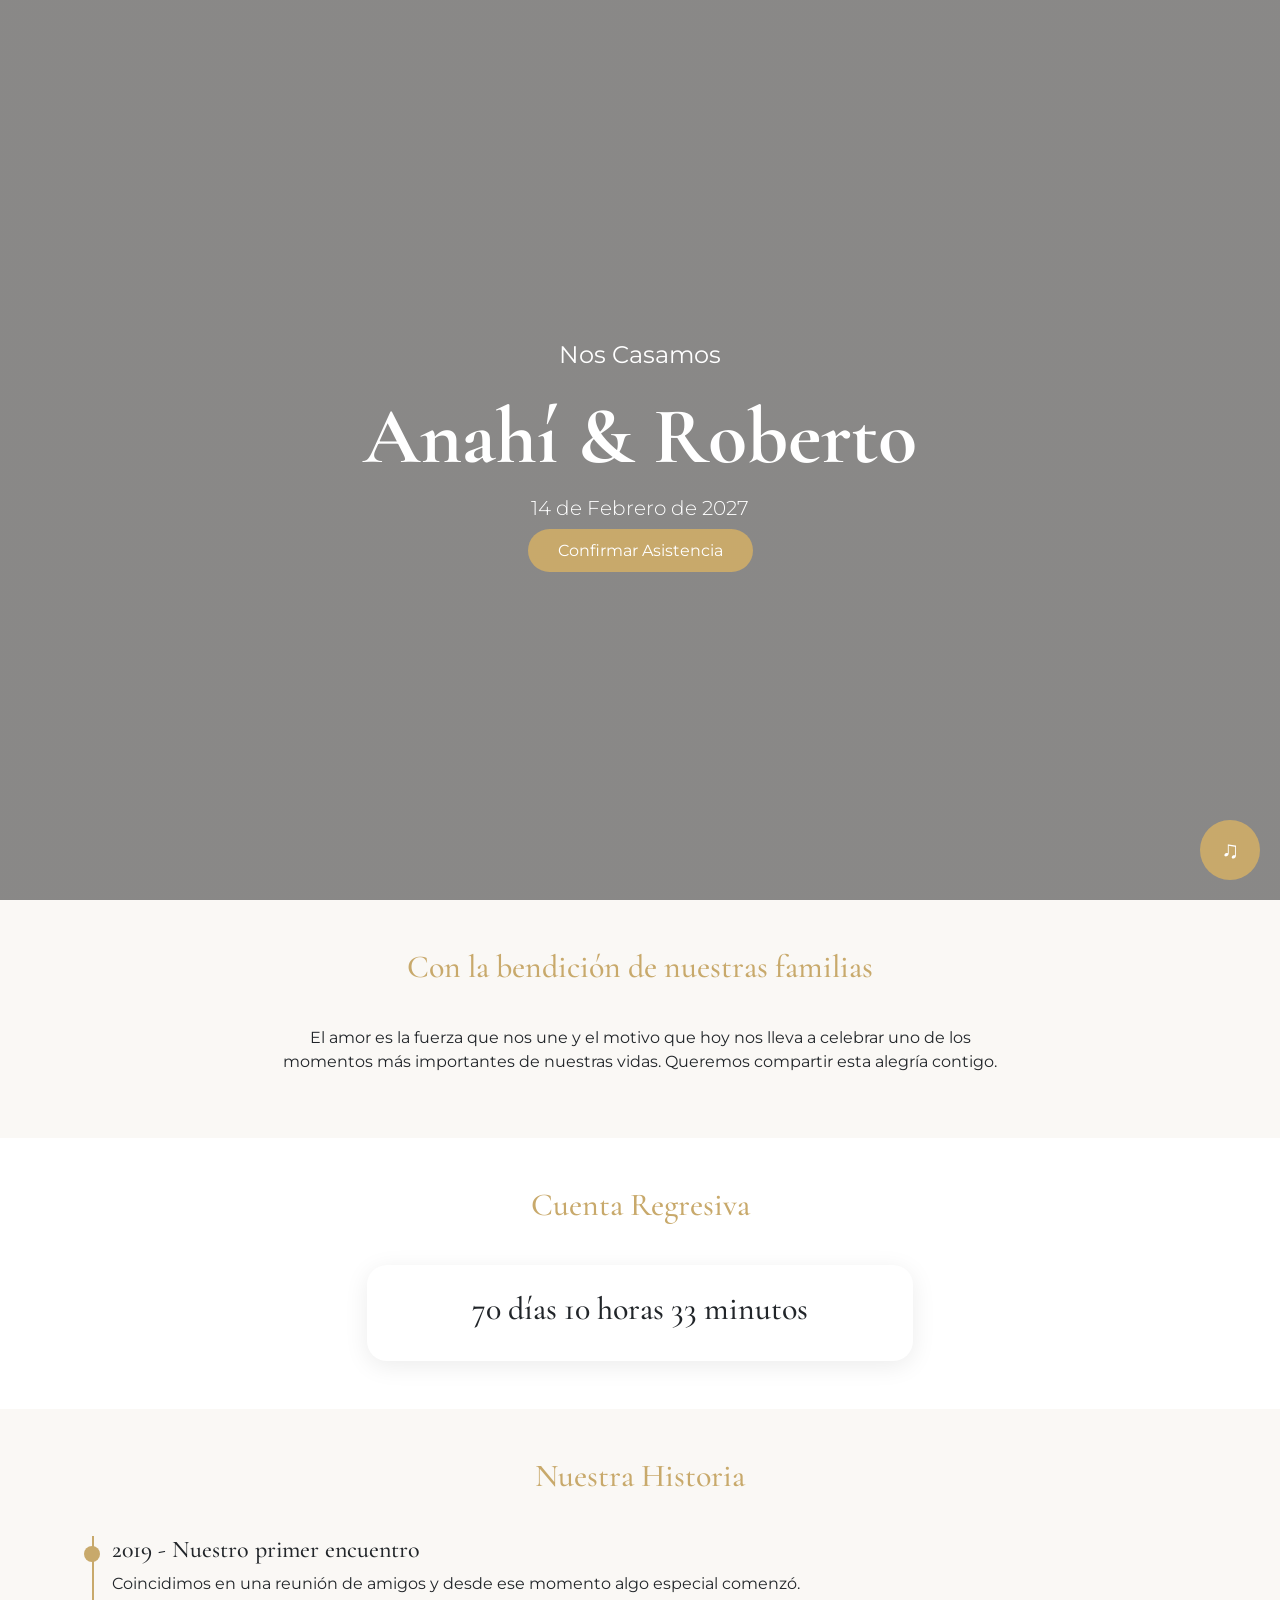
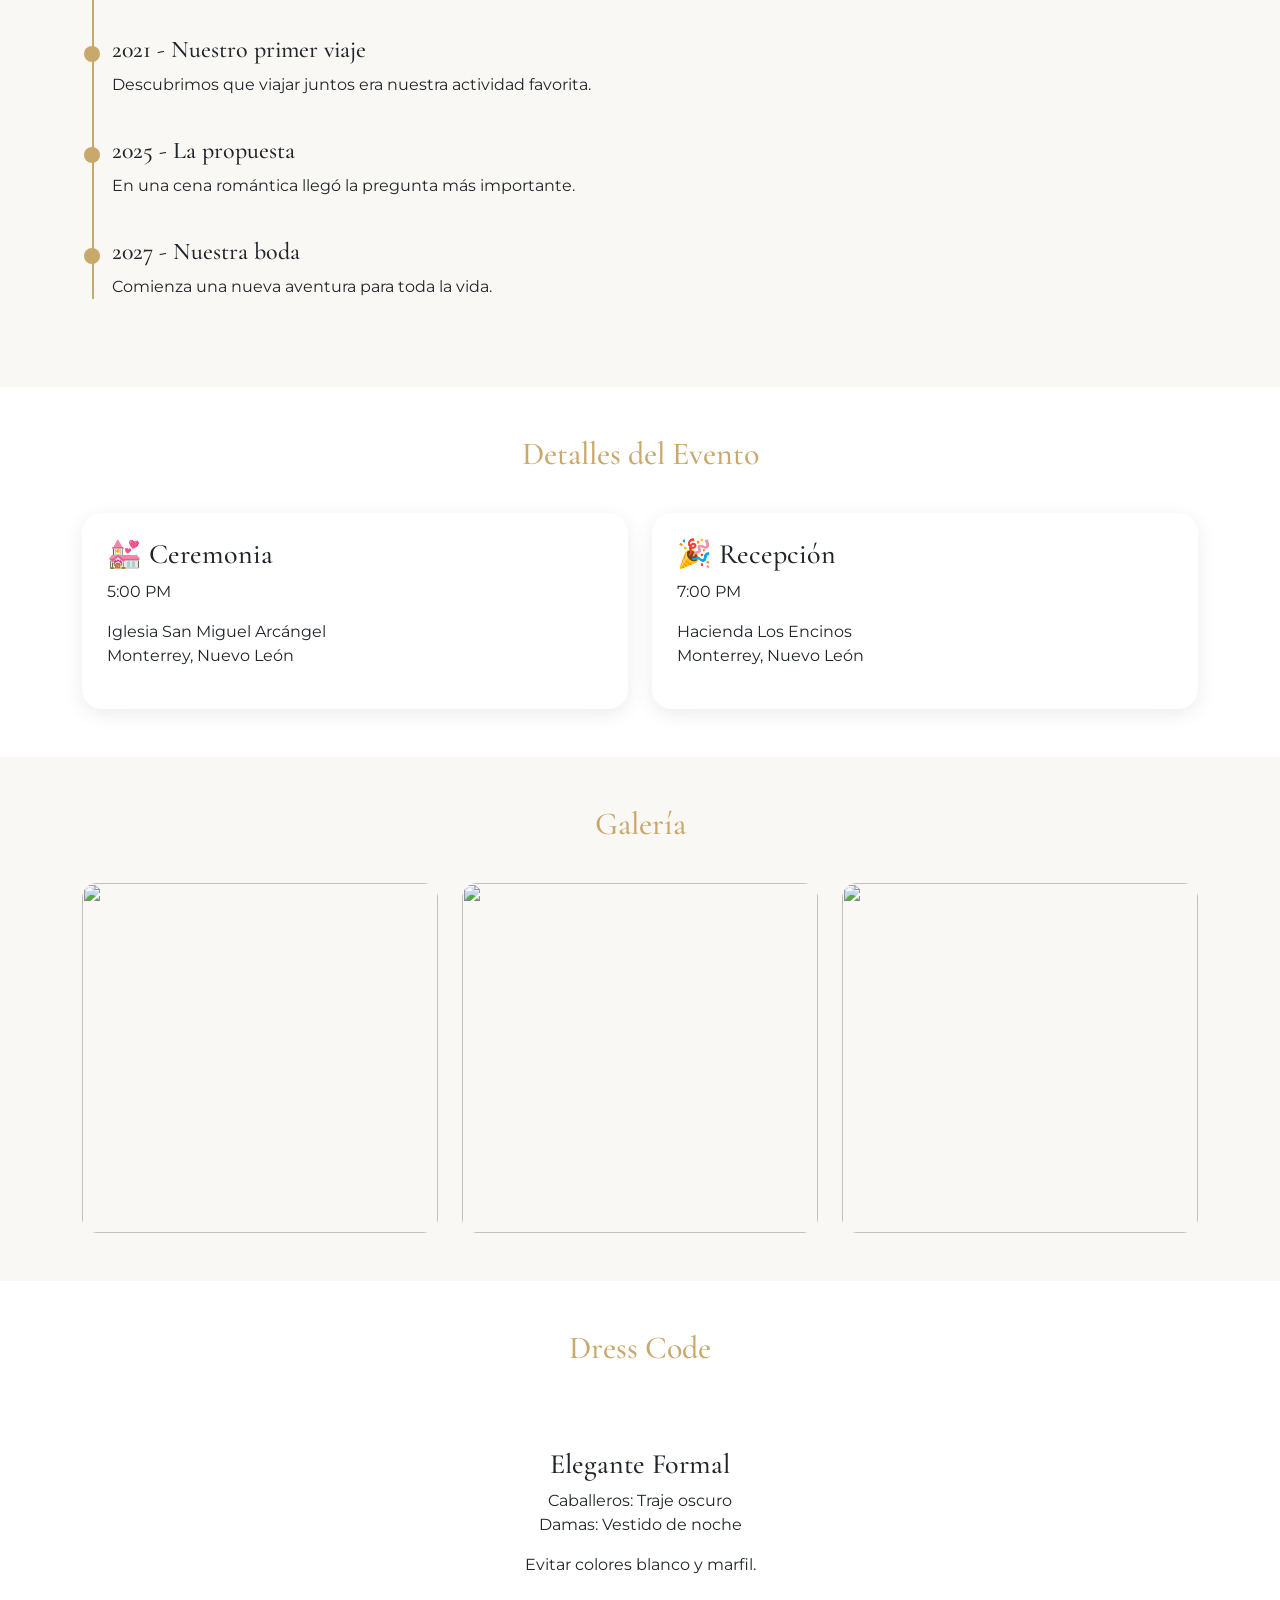
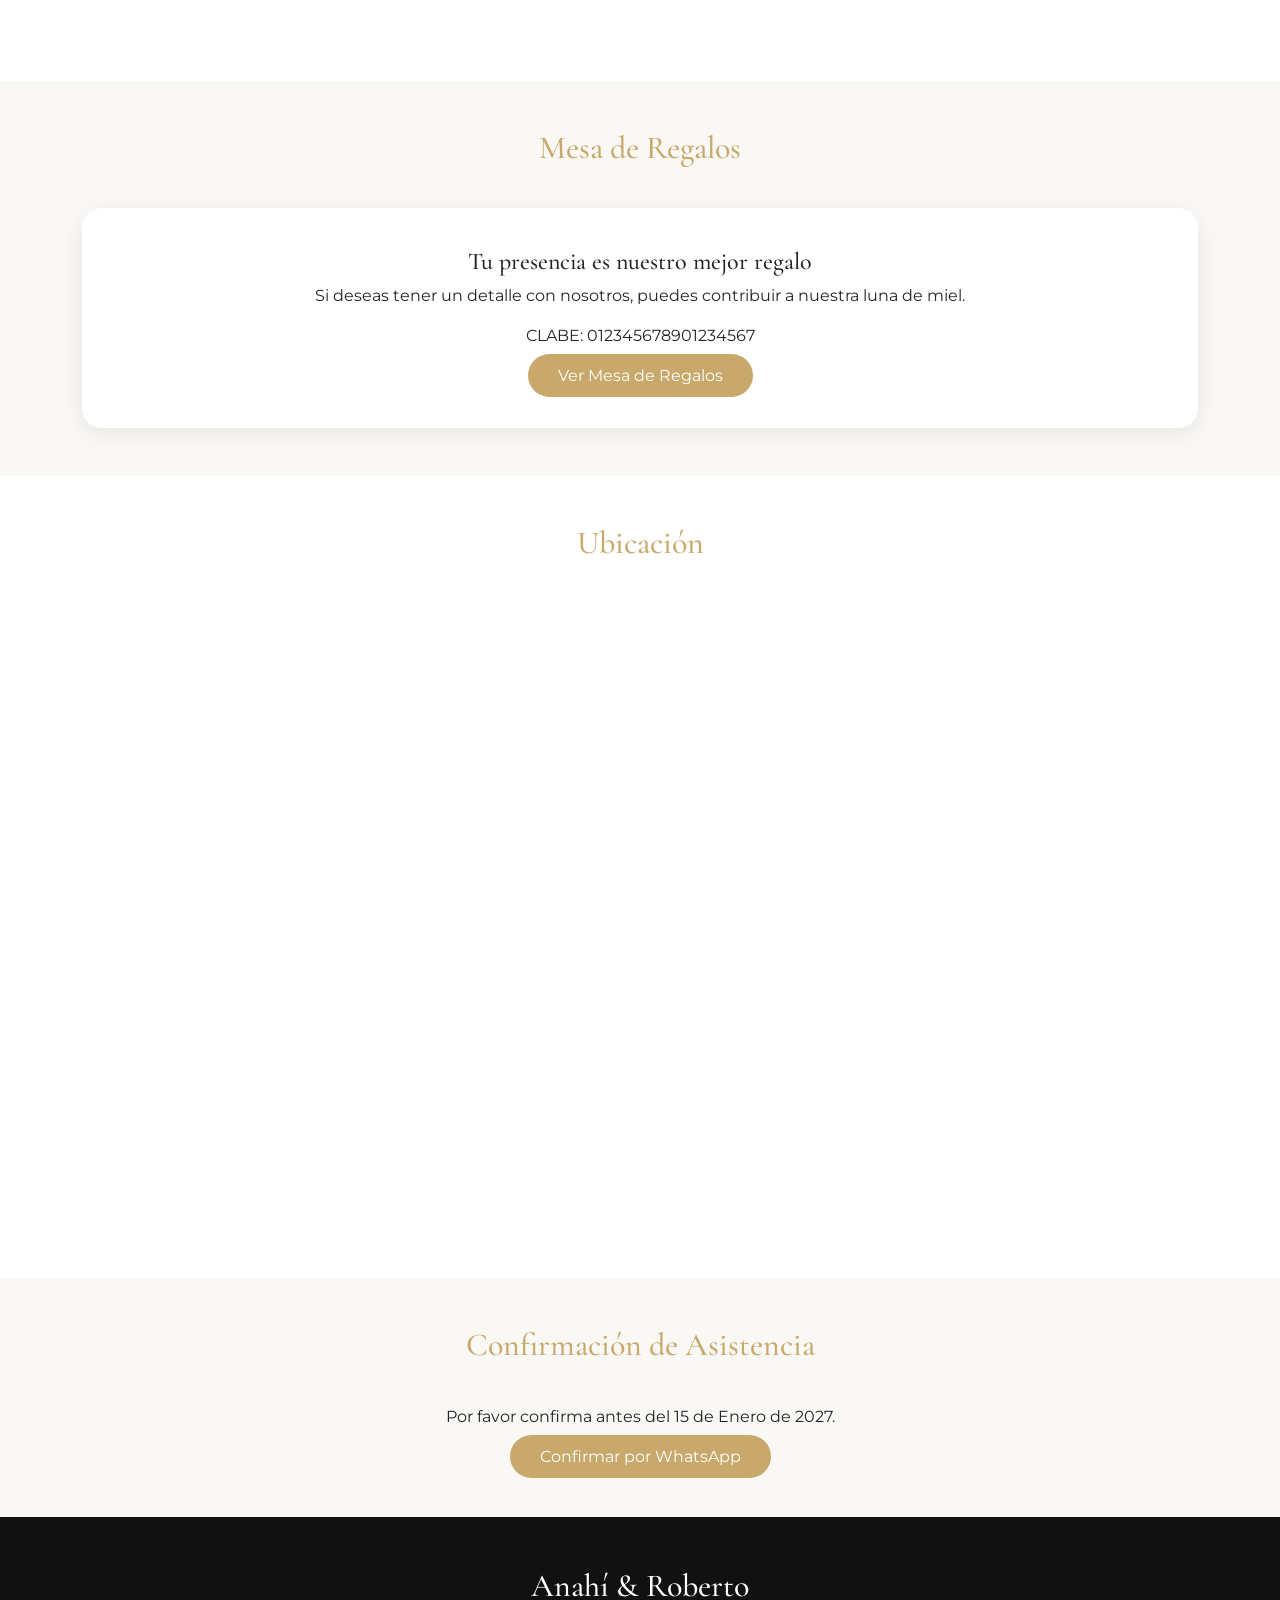
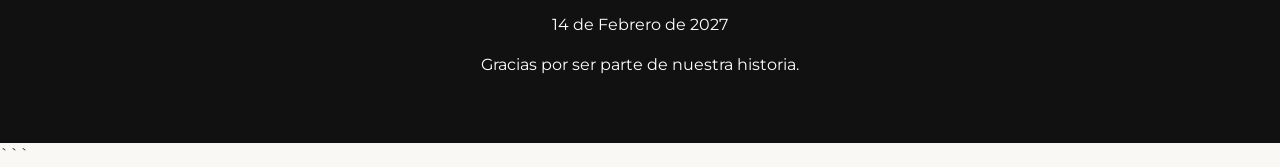
==== commit 3f10637d: "quitar inicio" ====
--- a/boda_anahi_y_roberto/index.html
+++ b/boda_anahi_y_roberto/index.html
@@ -1,24 +1,3 @@
-# Invitación de Boda Premium - Anahí & Roberto
-
-## Características incluidas
-
-✅ Diseño elegante tipo landing page premium
-✅ Bootstrap 5
-✅ Animaciones AOS (Animate On Scroll)
-✅ Hero con imagen de fondo fullscreen
-✅ Cuenta regresiva automática
-✅ Historia de amor en timeline
-✅ Galería fotográfica
-✅ Información de ceremonia y recepción
-✅ Código de vestimenta (Dress Code)
-✅ Mesa de regalos
-✅ Google Maps integrado
-✅ RSVP por WhatsApp
-✅ Música de fondo opcional
-✅ Efecto Parallax
-✅ Totalmente responsive para móviles
-
-```html
 <!DOCTYPE html>
 <html lang="es">
 <head>
@@ -435,7 +414,7 @@
 <div class="ratio ratio-16x9">
 
 <iframe
-src="https://maps.google.com/maps?q=Monterrey%20Nuevo%20Leon&t=&z=13&ie=UTF8&iwloc=&output=embed"
+src="https://www.google.com/maps/embed?pb=!1m18!1m12!1m3!1d14381.574983738426!2d-100.2487974!3d25.691384250000002!2m3!1f0!2f0!3f0!3m2!1i1024!2i768!4f13.1!3m3!1m2!1s0x8662eab42b724ff5%3A0x93f32da74d172b14!2sMultiplaza%20Lindavista!5e0!3m2!1ses!2smx!4v1781054672903!5m2!1ses!2smx" width="600" height="450" style="border:0;" allowfullscreen="" loading="lazy" referrerpolicy="no-referrer-when-downgrade"
 allowfullscreen>
 </iframe>
 
@@ -461,7 +440,7 @@
 
 <a
 class="gold-btn text-decoration-none"
-href="https://wa.me/528112345678?text=Hola%20confirmo%20mi%20asistencia%20a%20su%20boda"
+href="https://wa.me/528111798386?text=Hola%20confirmo%20mi%20asistencia%20a%20su%20boda"
 target="_blank">
 
 Confirmar por WhatsApp
